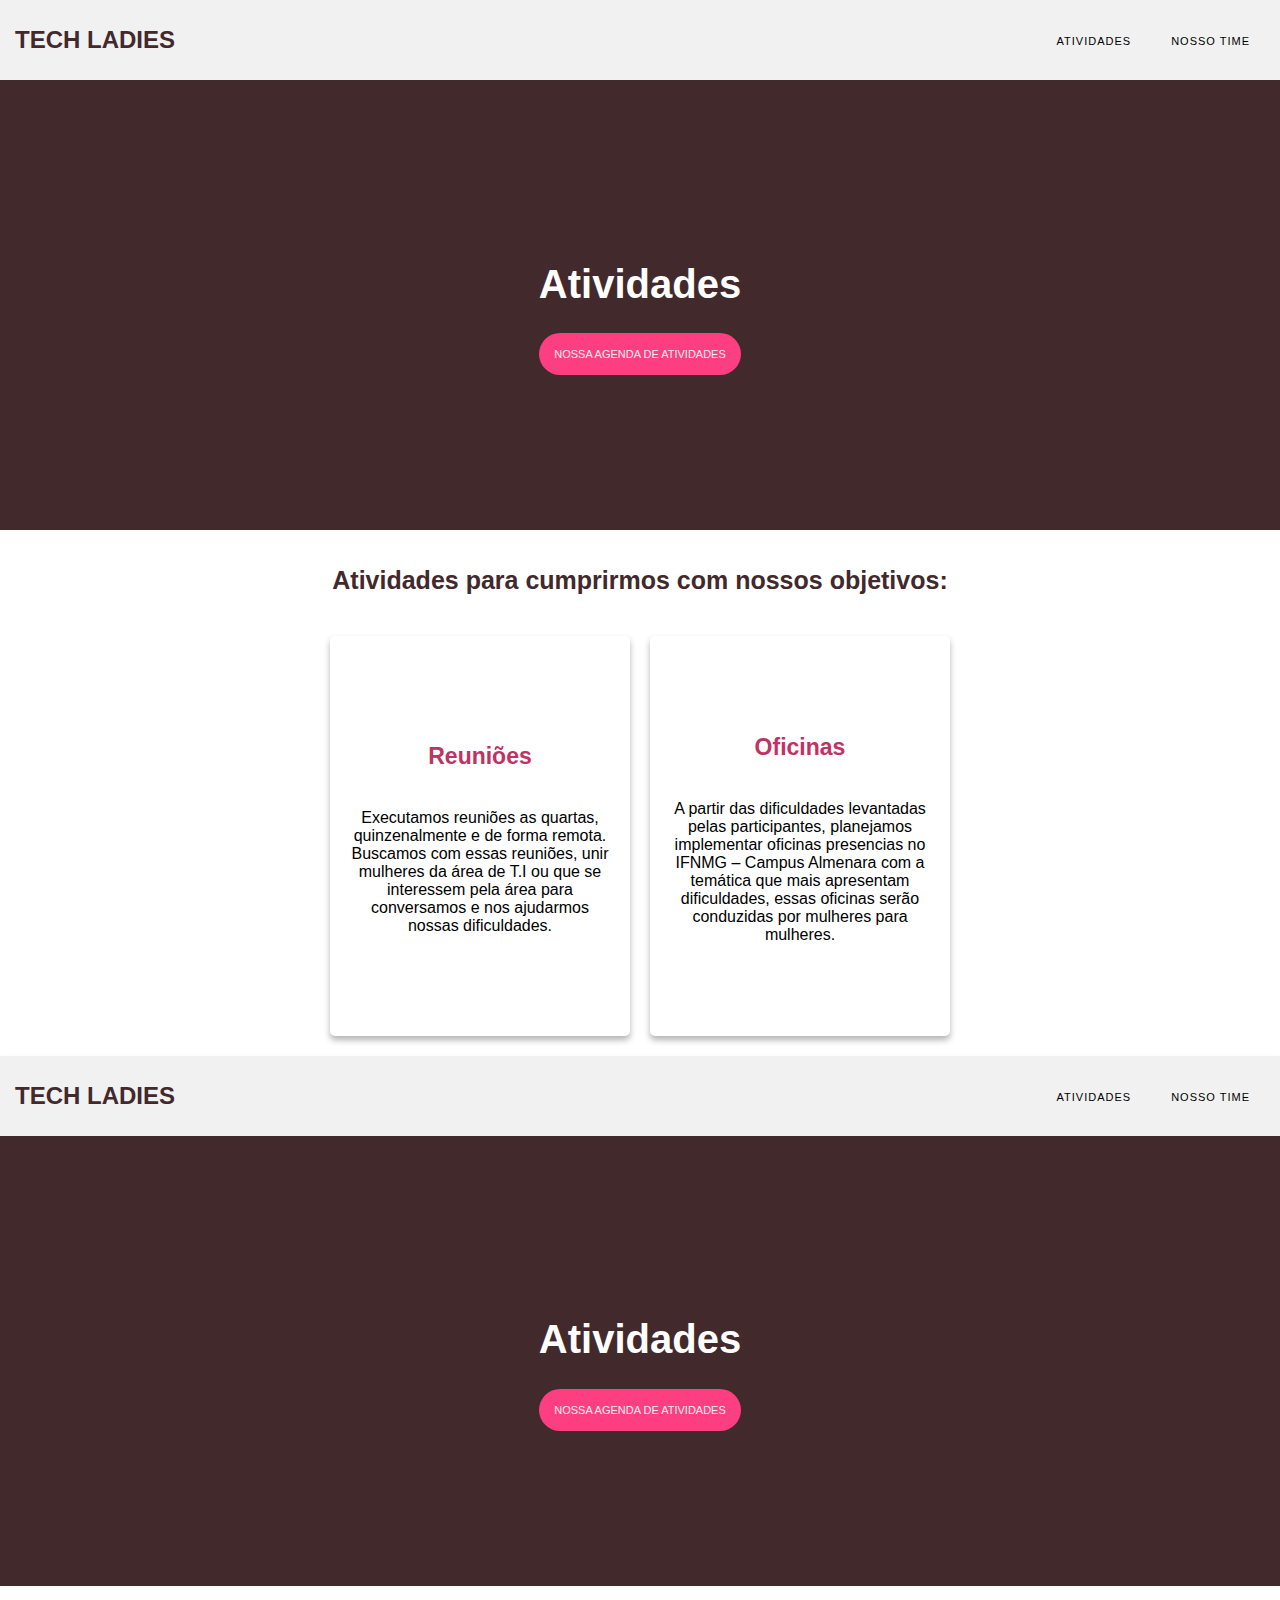
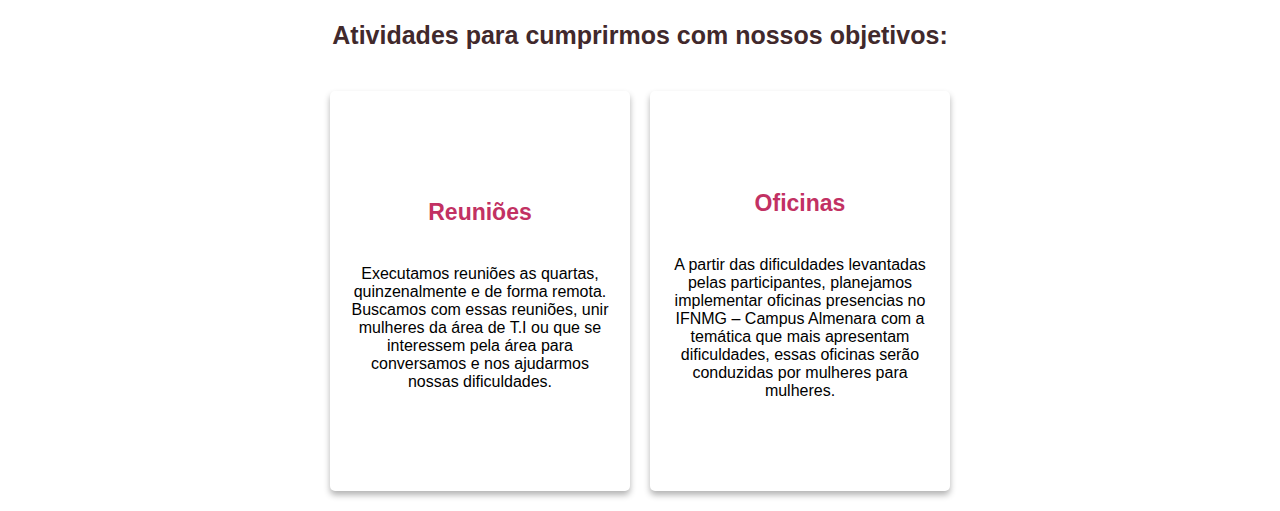
==== paginaAtividades/atividades.html @ 1f5deaea "Add files via upload" ====
<!DOCTYPE html>
<html lang="pt-br">
<head>
    <meta charset="UTF-8">
    <meta name="viewport" content="width=device-width, initial-scale=1.0">
    <title>Atividades</title>
    <link rel="stylesheet" type="text/css" href="atividade.css">
</head>
<body>
    <nav class="navegacao">
        <div class="container">
           
                <a class="logoMenu" href="../index.html" id="logo">Tech Ladies</a>
                    <button class="navbar-toggler" id="botao">&#9776;</button>
                <ul class="navbar-nav">
                    <li class="nav-item">
                        <a class="nav-link" href="../paginaAtividades/atividades.html">Atividades</a>
                    </li>
                    <li class="nav-item">
                        <a class="nav-link" href="../paginaTime/time.html">Nosso Time</a>
                    </li>
                </ul>
          
        </div>
    </nav>
    <div class="topo">
        <h1 class="titulo">Atividades</h1> 
        <div class="divLink">Nossa agenda de atividades</div>
    </div>
    <h2>Atividades para cumprirmos com nossos objetivos:</h2>
    <div class="atividades">
        <div class="atividade01">
            <h3>Reuniões</h3>
            <p>Executamos reuniões as quartas, quinzenalmente e de forma remota. Buscamos com essas reuniões, unir mulheres da área de T.I ou que se interessem pela área para conversamos e nos ajudarmos nossas dificuldades.</p>
        </div>
        <div class="atividade02">
            <h3>Oficinas</h3>
            <p>A partir das dificuldades levantadas pelas participantes, planejamos implementar oficinas presencias no IFNMG – Campus Almenara com a temática que mais apresentam dificuldades, essas oficinas serão conduzidas por mulheres para mulheres.</p>
        </div>
    </div>
</body>
<script src="../scriptConfig.js" defer></script>
</html>                                                                                                                                                                                                                                                                                                                                                                                                                                                                                                                                                                                                                                                                                                                                                                                                                                                                                                                                                                                                                                                                                                                                                                                                                                                                                                                                                                                                                                                                                                                                                                                                                                                                                                                                                                                                                                                                                                                                                                                                                                                                                                                                                                                                                                                                                                                                                                                                                                                                                                                                                                                                          <!DOCTYPE html>
<html lang="pt-br">
<head>
    <meta charset="UTF-8">
    <meta name="viewport" content="width=device-width, initial-scale=1.0">
    <title>Atividades</title>
    <link rel="stylesheet" type="text/css" href="atividade.css">
</head>
<body>
    <nav class="navegacao">
        <div class="container">
           
                <a class="logoMenu" href="../index.html" id="logo">Tech Ladies</a>
                    <button class="navbar-toggler" id="botao">&#9776;</button>
                <ul class="navbar-nav">
                    <li class="nav-item">
                        <a class="nav-link" href="../paginaAtividades/atividades.html">Atividades</a>
                    </li>
                    <li class="nav-item">
                        <a class="nav-link" href="../paginaTime/time.html">Nosso Time</a>
                    </li>
                </ul>
          
        </div>
    </nav>
    <div class="topo">
        <h1 class="titulo">Atividades</h1> 
        <div class="divLink">Nossa agenda de atividades</div>
    </div>
    <h2>Atividades para cumprirmos com nossos objetivos:</h2>
    <div class="atividades">
        <div class="atividade01">
            <h3>Reuniões</h3>
            <p>Executamos reuniões as quartas, quinzenalmente e de forma remota. Buscamos com essas reuniões, unir mulheres da área de T.I ou que se interessem pela área para conversamos e nos ajudarmos nossas dificuldades.</p>
        </div>
        <div class="atividade02">
            <h3>Oficinas</h3>
            <p>A partir das dificuldades levantadas pelas participantes, planejamos implementar oficinas presencias no IFNMG – Campus Almenara com a temática que mais apresentam dificuldades, essas oficinas serão conduzidas por mulheres para mulheres.</p>
        </div>
    </div>
</body>
<script src="../scriptConfig.js" defer></script>
</html>
---- paginaAtividades/atividade.css ----
* {
    box-sizing: border-box; 
}
body{
    font-family: Arial, Helvetica, sans-serif;
    margin: 0px;
    display: flexbox;
}
.topo{
    background-color: #41292C;
    color: white;
    background-color: #41292C;
    color: white;
    margin: 0px;
    width: 100%;  
    height: 50vh; 
    display: flex block;
    flex-direction: column;   
    justify-content: center;  
    align-items: center;     
    box-sizing: border-box; 
}
.titulo{
    font-size: 40px;
}
.atividades{
    display: flex; 
    justify-content: center; 
    align-items: center; 
    gap: 20px; 
    margin-bottom: 20px;
    flex-wrap: wrap; 
}
.atividade01, .atividade02{
    width: 300px; 
    height: 400px; 
    padding: 20px;
    display: flex;
    flex-direction: column;
    justify-content: center;
    align-items: center;
    box-shadow: 0px 4px 6px rgba(0, 0, 0, 0.3); 
    border-radius: 5px;
}
.atividade01:hover, .atividade02:hover{
    transform: translateY(-10px);
    transition: transform 0.3s ease;
}
p, h3{
    text-align: center;
}
h2{
    text-align: center;
    font-size: 25px;
    padding: 15px;
    padding-bottom: 20px;
    color: #41292C;
}
p{
    font-size: 16px;
}
h3{
    color:  #c23163;
    font-size: 23px;
}
.divLink{
    display: flex;
    background-color: #FD3E81;
    width: auto; 
    padding: 15px; 
    border-radius: 25px;
    text-align: center;
    color: #f1f1f1;
    text-transform: uppercase;
    font-size: 11px;
    justify-content: center; 
    align-items: center; 
    text-align: center; 
    transition: background-color 0.3s ease;
}
.divLink:hover{
    background-color: #A72955;
    cursor: pointer; 
}

/*configurações do menu*/

.navegacao{
    background-color:#f1f1f1;
    box-shadow: 0 4px 6px rgba(0, 0, 0, 0.1);
}
.container{
    box-shadow: 0 4px 6px rgba(0, 0, 0, 0.1);
    display: flex;
    align-items: center;
    padding: 15px;
    justify-content: space-between;
}
.logoMenu {
    font-size: 24px;
    font-weight: bold;
    color: #41292C;
    text-transform: uppercase;
    height: auto;
}
.logoMenu:hover {
    color: rgb(73, 73, 73);
}
.navbar-nav{
    display: flex;
    
}
.navbar-nav .nav-item {
    margin-left: 10px;
    
}
li{
    list-style: none;
}
a{
    text-decoration: none;
}
.navbar-nav .nav-link {
    font-size: 11px;
    color:  black;
    padding: 8px 15px;
    text-transform: uppercase;
    letter-spacing: 1px;
    transition: color 0.3s ease;
}
.navbar-nav .nav-link:hover {
  color: rgb(97, 96, 96);;
}
.navbar-toggler {
    display: none; 
    font-size: 24px;
    cursor: pointer;
    border: none;
    background: transparent;
}

/*responsivo*/

@media (max-width: 992px) {
    .container {
        position: relative; 
       
    }
    .nav-item {
        padding-top: 0px;
        padding: 5px;
        transition: opacity 0.3s ease;
    }
    .navbar-nav {
        display: none;
        position: absolute; 
        top: 100%; 
        right: 0; 
        background-color: white; 
        height: auto;
        padding: 20px;* {
    box-sizing: border-box; 
}
body{
    font-family: Arial, Helvetica, sans-serif;
    margin: 0px;
    display: flexbox;
}
.topo{
    background-color: #41292C;
    color: white;
    background-color: #41292C;
    color: white;
    margin: 0px;
    width: 100%;  
    height: 50vh; 
    display: flex block;
    flex-direction: column;   
    justify-content: center;  
    align-items: center;     
    box-sizing: border-box; 
}
.titulo{
    font-size: 40px;
}
.atividades{
    display: flex; 
    justify-content: center; 
    align-items: center; 
    gap: 20px; 
    margin-bottom: 20px;
    flex-wrap: wrap; 
}
.atividade01, .atividade02{
    width: 300px; 
    height: 400px; 
    padding: 20px;
    display: flex;
    flex-direction: column;
    justify-content: center;
    align-items: center;
    box-shadow: 0px 4px 6px rgba(0, 0, 0, 0.3); 
    border-radius: 5px;
}
.atividade01:hover, .atividade02:hover{
    transform: translateY(-10px);
    transition: transform 0.3s ease;
}
p, h3{
    text-align: center;
}
h2{
    text-align: center;
    font-size: 25px;
    padding: 15px;
    padding-bottom: 20px;
    color: #41292C;
}
p{
    font-size: 16px;
}
h3{
    color:  #c23163;
    font-size: 23px;
}
.divLink{
    display: flex;
    background-color: #FD3E81;
    width: auto; 
    padding: 15px; 
    border-radius: 25px;
    text-align: center;
    color: #f1f1f1;
    text-transform: uppercase;
    font-size: 11px;
    justify-content: center; 
    align-items: center; 
    text-align: center; 
    transition: background-color 0.3s ease;
}
.divLink:hover{
    background-color: #A72955;
    cursor: pointer; 
}

/*configurações do menu*/

.navegacao{
    background-color:#f1f1f1;
    box-shadow: 0 4px 6px rgba(0, 0, 0, 0.1);
}
.container{
    box-shadow: 0 4px 6px rgba(0, 0, 0, 0.1);
    display: flex;
    align-items: center;
    padding: 15px;
    justify-content: space-between;
}
.logoMenu {
    font-size: 24px;
    font-weight: bold;
    color: #41292C;
    text-transform: uppercase;
    height: auto;
}
.logoMenu:hover {
    color: rgb(73, 73, 73);
}
.navbar-nav{
    display: flex;
    
}
.navbar-nav .nav-item {
    margin-left: 10px;
    
}
li{
    list-style: none;
}
a{
    text-decoration: none;
}
.navbar-nav .nav-link {
    font-size: 11px;
    color:  black;
    padding: 8px 15px;
    text-transform: uppercase;
    letter-spacing: 1px;
    transition: color 0.3s ease;
}
.navbar-nav .nav-link:hover {
  color: rgb(97, 96, 96);;
}
.navbar-toggler {
    display: none; 
    font-size: 24px;
    cursor: pointer;
    border: none;
    background: transparent;
}

/*responsivo*/

@media (max-width: 992px) {
    .container {
        position: relative; 
       
    }
    .nav-item {
        padding-top: 0px;
        padding: 5px;
        transition: opacity 0.3s ease;
    }
    .navbar-nav {
        display: none;
        position: absolute; 
        top: 100%; 
        right: 0; 
        background-color: white; 
        height: auto;
        padding: 20px;
        margin-top: 0px;
        width: auto;
        border-end-start-radius: 4px ;
        box-shadow: 0 4px 6px rgba(0, 0, 0, 0.1);
        z-index: 1; 
        
    }
    .navbar-nav.show {
        display:flex; 
        flex-direction: column; 
        opacity: 1;
    }
    .navbar-nav .nav-item {
        margin-left: 0;
        margin-bottom: 10px;
    }
    .navbar-nav .nav-link {
        font-size: 12px;
        padding: 10px;
    }
    .navbar-toggler {
        display: block; 
    }
    .titulo {
        font-size: 30px; 
    }
    .atividades {
        flex-direction: column; 
        gap: 10px;
    }
    .atividade01, .atividade02 {
        width: 90%;
        height: 350px; 
        max-width: 300px; 
    }
    .navbar-nav .nav-item {
        margin-left: 0;
        margin-bottom: 10px;
    }
    .navbar-nav .nav-link {
        font-size: 12px;
        padding: 10px;
    }
    .topo {
        height: 50vh; 
        padding: 20px;
    } 
}

@media (max-width: 600px) {
    h2{
        font-size: 18px; 
     }
     h3{
         font-size: 18px;
     }
     p{
         font-size: 14px;
     }
    .atividade01, .atividade02 {
        width: 100%; 
    }
  
}
---- paginaAtividades/atividade.css ----
* {
    box-sizing: border-box; 
}
body{
    font-family: Arial, Helvetica, sans-serif;
    margin: 0px;
    display: flexbox;
}
.topo{
    background-color: #41292C;
    color: white;
    background-color: #41292C;
    color: white;
    margin: 0px;
    width: 100%;  
    height: 50vh; 
    display: flex block;
    flex-direction: column;   
    justify-content: center;  
    align-items: center;     
    box-sizing: border-box; 
}
.titulo{
    font-size: 40px;
}
.atividades{
    display: flex; 
    justify-content: center; 
    align-items: center; 
    gap: 20px; 
    margin-bottom: 20px;
    flex-wrap: wrap; 
}
.atividade01, .atividade02{
    width: 300px; 
    height: 400px; 
    padding: 20px;
    display: flex;
    flex-direction: column;
    justify-content: center;
    align-items: center;
    box-shadow: 0px 4px 6px rgba(0, 0, 0, 0.3); 
    border-radius: 5px;
}
.atividade01:hover, .atividade02:hover{
    transform: translateY(-10px);
    transition: transform 0.3s ease;
}
p, h3{
    text-align: center;
}
h2{
    text-align: center;
    font-size: 25px;
    padding: 15px;
    padding-bottom: 20px;
    color: #41292C;
}
p{
    font-size: 16px;
}
h3{
    color:  #c23163;
    font-size: 23px;
}
.divLink{
    display: flex;
    background-color: #FD3E81;
    width: auto; 
    padding: 15px; 
    border-radius: 25px;
    text-align: center;
    color: #f1f1f1;
    text-transform: uppercase;
    font-size: 11px;
    justify-content: center; 
    align-items: center; 
    text-align: center; 
    transition: background-color 0.3s ease;
}
.divLink:hover{
    background-color: #A72955;
    cursor: pointer; 
}

/*configurações do menu*/

.navegacao{
    background-color:#f1f1f1;
    box-shadow: 0 4px 6px rgba(0, 0, 0, 0.1);
}
.container{
    box-shadow: 0 4px 6px rgba(0, 0, 0, 0.1);
    display: flex;
    align-items: center;
    padding: 15px;
    justify-content: space-between;
}
.logoMenu {
    font-size: 24px;
    font-weight: bold;
    color: #41292C;
    text-transform: uppercase;
    height: auto;
}
.logoMenu:hover {
    color: rgb(73, 73, 73);
}
.navbar-nav{
    display: flex;
    
}
.navbar-nav .nav-item {
    margin-left: 10px;
    
}
li{
    list-style: none;
}
a{
    text-decoration: none;
}
.navbar-nav .nav-link {
    font-size: 11px;
    color:  black;
    padding: 8px 15px;
    text-transform: uppercase;
    letter-spacing: 1px;
    transition: color 0.3s ease;
}
.navbar-nav .nav-link:hover {
  color: rgb(97, 96, 96);;
}
.navbar-toggler {
    display: none; 
    font-size: 24px;
    cursor: pointer;
    border: none;
    background: transparent;
}

/*responsivo*/

@media (max-width: 992px) {
    .container {
        position: relative; 
       
    }
    .nav-item {
        padding-top: 0px;
        padding: 5px;
        transition: opacity 0.3s ease;
    }
    .navbar-nav {
        display: none;
        position: absolute; 
        top: 100%; 
        right: 0; 
        background-color: white; 
        height: auto;
        padding: 20px;* {
    box-sizing: border-box; 
}
body{
    font-family: Arial, Helvetica, sans-serif;
    margin: 0px;
    display: flexbox;
}
.topo{
    background-color: #41292C;
    color: white;
    background-color: #41292C;
    color: white;
    margin: 0px;
    width: 100%;  
    height: 50vh; 
    display: flex block;
    flex-direction: column;   
    justify-content: center;  
    align-items: center;     
    box-sizing: border-box; 
}
.titulo{
    font-size: 40px;
}
.atividades{
    display: flex; 
    justify-content: center; 
    align-items: center; 
    gap: 20px; 
    margin-bottom: 20px;
    flex-wrap: wrap; 
}
.atividade01, .atividade02{
    width: 300px; 
    height: 400px; 
    padding: 20px;
    display: flex;
    flex-direction: column;
    justify-content: center;
    align-items: center;
    box-shadow: 0px 4px 6px rgba(0, 0, 0, 0.3); 
    border-radius: 5px;
}
.atividade01:hover, .atividade02:hover{
    transform: translateY(-10px);
    transition: transform 0.3s ease;
}
p, h3{
    text-align: center;
}
h2{
    text-align: center;
    font-size: 25px;
    padding: 15px;
    padding-bottom: 20px;
    color: #41292C;
}
p{
    font-size: 16px;
}
h3{
    color:  #c23163;
    font-size: 23px;
}
.divLink{
    display: flex;
    background-color: #FD3E81;
    width: auto; 
    padding: 15px; 
    border-radius: 25px;
    text-align: center;
    color: #f1f1f1;
    text-transform: uppercase;
    font-size: 11px;
    justify-content: center; 
    align-items: center; 
    text-align: center; 
    transition: background-color 0.3s ease;
}
.divLink:hover{
    background-color: #A72955;
    cursor: pointer; 
}

/*configurações do menu*/

.navegacao{
    background-color:#f1f1f1;
    box-shadow: 0 4px 6px rgba(0, 0, 0, 0.1);
}
.container{
    box-shadow: 0 4px 6px rgba(0, 0, 0, 0.1);
    display: flex;
    align-items: center;
    padding: 15px;
    justify-content: space-between;
}
.logoMenu {
    font-size: 24px;
    font-weight: bold;
    color: #41292C;
    text-transform: uppercase;
    height: auto;
}
.logoMenu:hover {
    color: rgb(73, 73, 73);
}
.navbar-nav{
    display: flex;
    
}
.navbar-nav .nav-item {
    margin-left: 10px;
    
}
li{
    list-style: none;
}
a{
    text-decoration: none;
}
.navbar-nav .nav-link {
    font-size: 11px;
    color:  black;
    padding: 8px 15px;
    text-transform: uppercase;
    letter-spacing: 1px;
    transition: color 0.3s ease;
}
.navbar-nav .nav-link:hover {
  color: rgb(97, 96, 96);;
}
.navbar-toggler {
    display: none; 
    font-size: 24px;
    cursor: pointer;
    border: none;
    background: transparent;
}

/*responsivo*/

@media (max-width: 992px) {
    .container {
        position: relative; 
       
    }
    .nav-item {
        padding-top: 0px;
        padding: 5px;
        transition: opacity 0.3s ease;
    }
    .navbar-nav {
        display: none;
        position: absolute; 
        top: 100%; 
        right: 0; 
        background-color: white; 
        height: auto;
        padding: 20px;
        margin-top: 0px;
        width: auto;
        border-end-start-radius: 4px ;
        box-shadow: 0 4px 6px rgba(0, 0, 0, 0.1);
        z-index: 1; 
        
    }
    .navbar-nav.show {
        display:flex; 
        flex-direction: column; 
        opacity: 1;
    }
    .navbar-nav .nav-item {
        margin-left: 0;
        margin-bottom: 10px;
    }
    .navbar-nav .nav-link {
        font-size: 12px;
        padding: 10px;
    }
    .navbar-toggler {
        display: block; 
    }
    .titulo {
        font-size: 30px; 
    }
    .atividades {
        flex-direction: column; 
        gap: 10px;
    }
    .atividade01, .atividade02 {
        width: 90%;
        height: 350px; 
        max-width: 300px; 
    }
    .navbar-nav .nav-item {
        margin-left: 0;
        margin-bottom: 10px;
    }
    .navbar-nav .nav-link {
        font-size: 12px;
        padding: 10px;
    }
    .topo {
        height: 50vh; 
        padding: 20px;
    } 
}

@media (max-width: 600px) {
    h2{
        font-size: 18px; 
     }
     h3{
         font-size: 18px;
     }
     p{
         font-size: 14px;
     }
    .atividade01, .atividade02 {
        width: 100%; 
    }
  
}
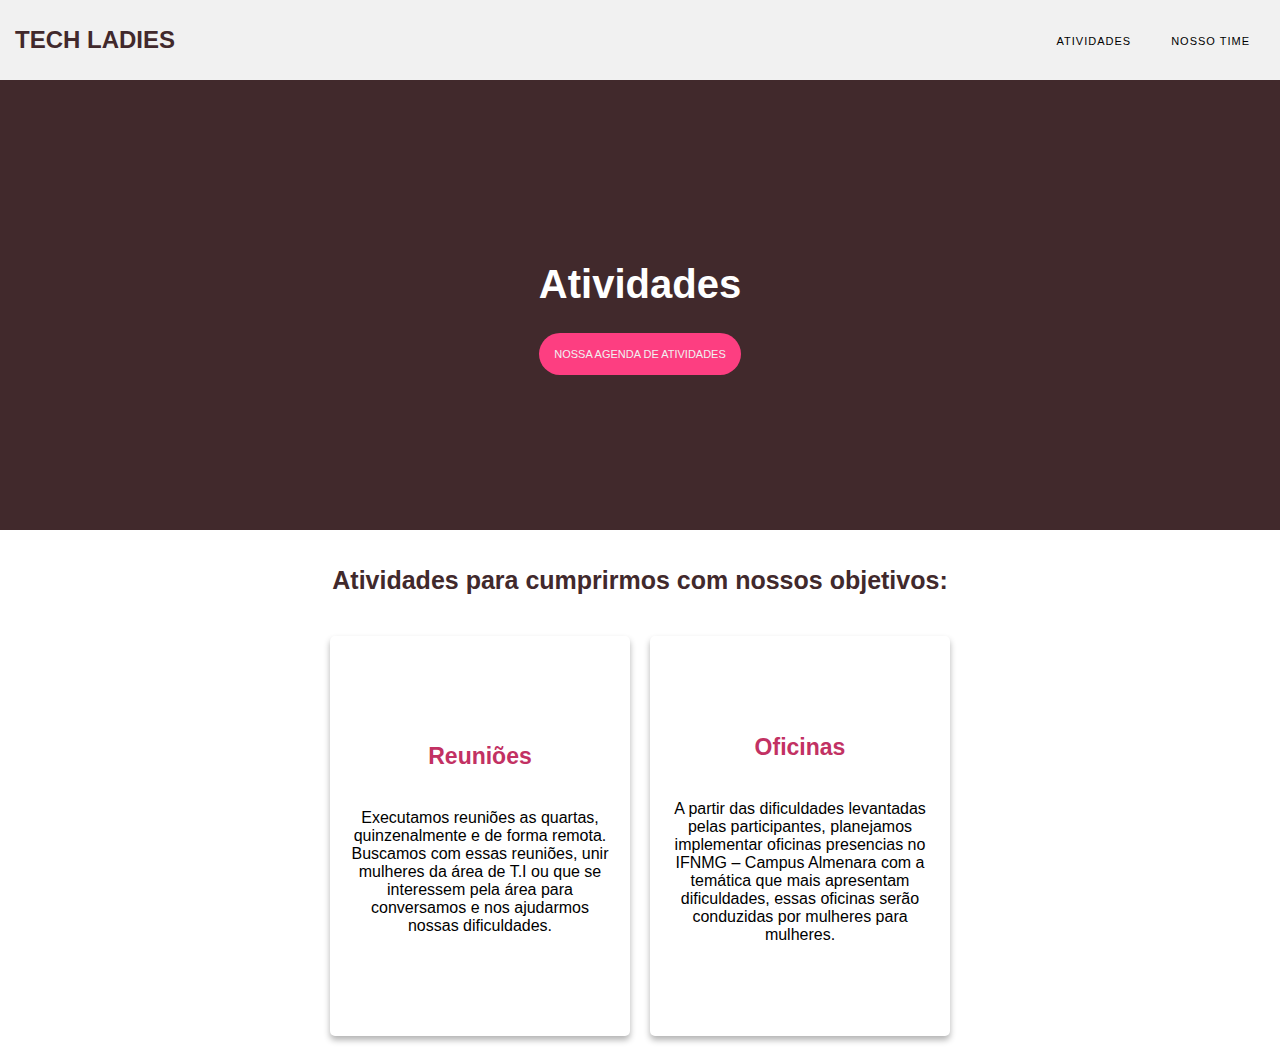
==== commit 7954c914: "Update atividades.html" ====
--- a/paginaAtividades/atividades.html
+++ b/paginaAtividades/atividades.html
@@ -39,47 +39,5 @@
         </div>
     </div>
 </body>
-<script src="../scriptConfig.js" defer></script>
-</html>                                                                                                                                                                                                                                                                                                                                                                                                                                                                                                                                                                                                                                                                                                                                                                                                                                                                                                                                                                                                                                                                                                                                                                                                                                                                                                                                                                                                                                                                                                                                                                                                                                                                                                                                                                                                                                                                                                                                                                                                                                                                                                                                                                                                                                                                                                                                                                                                                                                                                                                                                                                                          <!DOCTYPE html>
-<html lang="pt-br">
-<head>
-    <meta charset="UTF-8">
-    <meta name="viewport" content="width=device-width, initial-scale=1.0">
-    <title>Atividades</title>
-    <link rel="stylesheet" type="text/css" href="atividade.css">
-</head>
-<body>
-    <nav class="navegacao">
-        <div class="container">
-           
-                <a class="logoMenu" href="../index.html" id="logo">Tech Ladies</a>
-                    <button class="navbar-toggler" id="botao">&#9776;</button>
-                <ul class="navbar-nav">
-                    <li class="nav-item">
-                        <a class="nav-link" href="../paginaAtividades/atividades.html">Atividades</a>
-                    </li>
-                    <li class="nav-item">
-                        <a class="nav-link" href="../paginaTime/time.html">Nosso Time</a>
-                    </li>
-                </ul>
-          
-        </div>
-    </nav>
-    <div class="topo">
-        <h1 class="titulo">Atividades</h1> 
-        <div class="divLink">Nossa agenda de atividades</div>
-    </div>
-    <h2>Atividades para cumprirmos com nossos objetivos:</h2>
-    <div class="atividades">
-        <div class="atividade01">
-            <h3>Reuniões</h3>
-            <p>Executamos reuniões as quartas, quinzenalmente e de forma remota. Buscamos com essas reuniões, unir mulheres da área de T.I ou que se interessem pela área para conversamos e nos ajudarmos nossas dificuldades.</p>
-        </div>
-        <div class="atividade02">
-            <h3>Oficinas</h3>
-            <p>A partir das dificuldades levantadas pelas participantes, planejamos implementar oficinas presencias no IFNMG – Campus Almenara com a temática que mais apresentam dificuldades, essas oficinas serão conduzidas por mulheres para mulheres.</p>
-        </div>
-    </div>
-</body>
-<script src="../scriptConfig.js" defer></script>
-</html>+<script src="../scriptConfig.js"></script>
+</html>
